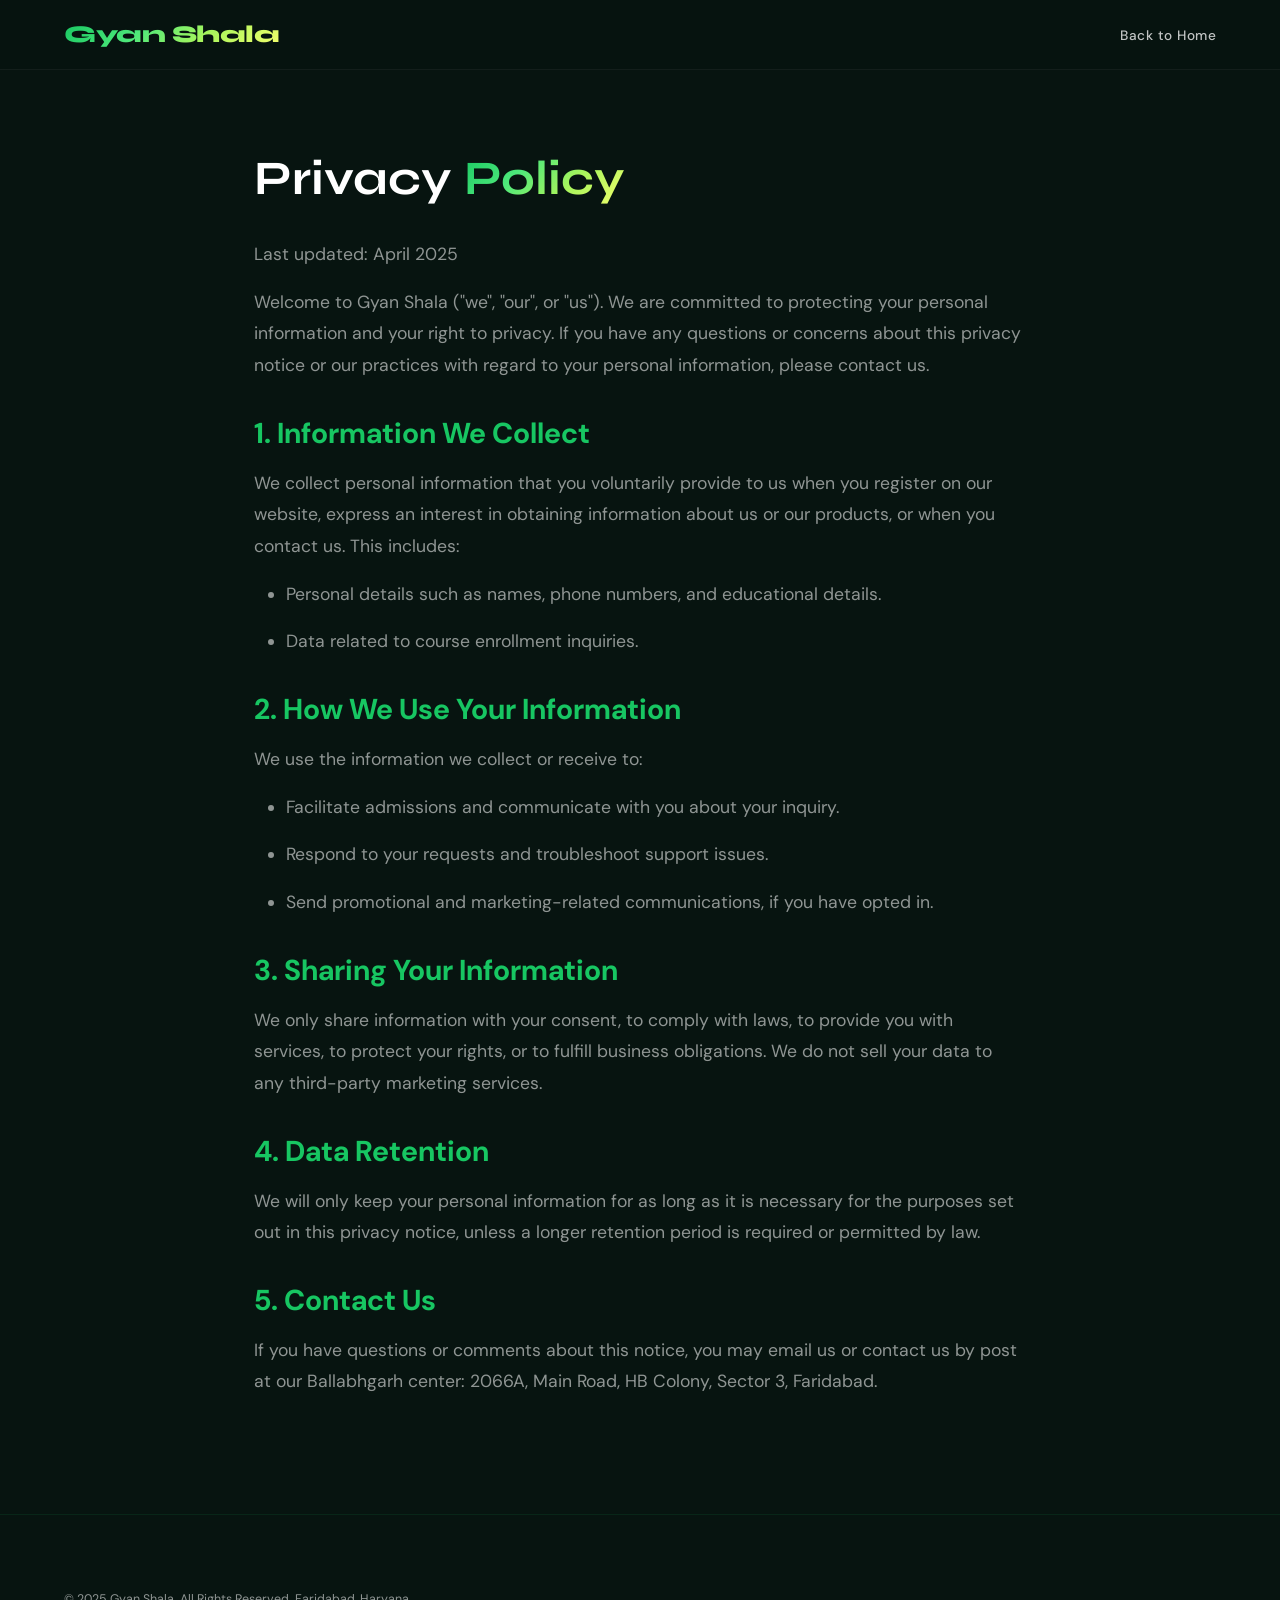
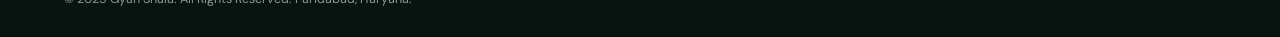
==== privacy-policy.html @ 8da1c644 "Added Legal Pages (Privacy, Terms, Refund)" ====
<!DOCTYPE html>
<html lang="en">
<head>
  <meta charset="UTF-8">
  <meta name="viewport" content="width=device-width, initial-scale=1.0">
  <title>Privacy Policy — Gyan Shala</title>
  <link rel="preconnect" href="https://fonts.googleapis.com">
  <link rel="preconnect" href="https://fonts.gstatic.com" crossorigin>
  <link href="https://fonts.googleapis.com/css2?family=Syne:wght@400;600;700;800&family=DM+Sans:ital,wght@0,300;0,400;0,500;1,300&display=swap" rel="stylesheet">
  <link rel="stylesheet" href="style.css">
  <style>
    .legal-page { padding: 150px 5% 100px; max-width: 900px; margin: 0 auto; color: var(--text); }
    .legal-page h1 { font-family: 'Syne', sans-serif; font-size: 3rem; margin-bottom: 2rem; }
    .legal-page h2 { margin-top: 2rem; margin-bottom: 1rem; font-size: 1.8rem; color: var(--g1); }
    .legal-page p, .legal-page li { font-size: 1.1rem; line-height: 1.8; color: var(--text-muted); margin-bottom: 1rem; }
    .legal-page ul { margin-left: 2rem; margin-bottom: 1.5rem; }
  </style>
</head>
<body>

  <nav id="navbar" style="background: rgba(7, 20, 16, 0.95); backdrop-filter: blur(10px); border-bottom: 1px solid rgba(255,255,255,0.05);">
    <div class="nav-logo">
      <a href="index.html" style="color: white; text-decoration: none;">Gyan Shala</a>
    </div>
    <ul class="nav-links">
      <li><a href="index.html">Back to Home</a></li>
    </ul>
  </nav>

  <div class="legal-page reveal active">
    <h1>Privacy <span class="grad-text">Policy</span></h1>
    <p>Last updated: April 2025</p>

    <p>Welcome to Gyan Shala ("we", "our", or "us"). We are committed to protecting your personal information and your right to privacy. If you have any questions or concerns about this privacy notice or our practices with regard to your personal information, please contact us.</p>

    <h2>1. Information We Collect</h2>
    <p>We collect personal information that you voluntarily provide to us when you register on our website, express an interest in obtaining information about us or our products, or when you contact us. This includes:</p>
    <ul>
      <li>Personal details such as names, phone numbers, and educational details.</li>
      <li>Data related to course enrollment inquiries.</li>
    </ul>

    <h2>2. How We Use Your Information</h2>
    <p>We use the information we collect or receive to:</p>
    <ul>
      <li>Facilitate admissions and communicate with you about your inquiry.</li>
      <li>Respond to your requests and troubleshoot support issues.</li>
      <li>Send promotional and marketing-related communications, if you have opted in.</li>
    </ul>

    <h2>3. Sharing Your Information</h2>
    <p>We only share information with your consent, to comply with laws, to provide you with services, to protect your rights, or to fulfill business obligations. We do not sell your data to any third-party marketing services.</p>

    <h2>4. Data Retention</h2>
    <p>We will only keep your personal information for as long as it is necessary for the purposes set out in this privacy notice, unless a longer retention period is required or permitted by law.</p>

    <h2>5. Contact Us</h2>
    <p>If you have questions or comments about this notice, you may email us or contact us by post at our Ballabhgarh center: 2066A, Main Road, HB Colony, Sector 3, Faridabad.</p>
  </div>

  <footer>
    <div class="footer-bottom" style="border-top: none; padding-top: 1rem;">
      <p>© 2025 Gyan Shala. All Rights Reserved. Faridabad, Haryana.</p>
    </div>
  </footer>

</body>
</html>
---- style.css ----
:root {
  --g1: #17C662;
  --g2: #4DE87A;
  --g3: #A8F55C;
  --g4: #F5FF6C;
  --dark: #071410;
  --dark2: #0b1f18;
  --dark3: #122b20;
  --white: #ffffff;
  --text-muted: rgba(255,255,255,0.55);
  --grad: linear-gradient(135deg, #17C662 0%, #4DE87A 35%, #A8F55C 65%, #F5FF6C 100%);
  --grad-rev: linear-gradient(135deg, #F5FF6C 0%, #A8F55C 35%, #4DE87A 65%, #17C662 100%);
}

*, *::before, *::after { margin: 0; padding: 0; box-sizing: border-box; }

html { scroll-behavior: smooth; }

body {
  font-family: 'DM Sans', sans-serif;
  background: var(--dark);
  color: var(--white);
  overflow-x: hidden;
}

/* ── SCROLLBAR ── */
::-webkit-scrollbar { width: 4px; }
::-webkit-scrollbar-track { background: var(--dark); }
::-webkit-scrollbar-thumb { background: var(--g1); border-radius: 2px; }

/* ── SCROLL PROGRESS ── */
#progress-bar {
  position: fixed; top: 0; left: 0; height: 3px;
  background: var(--grad); width: 0%; z-index: 9999;
  transition: width 0.1s;
}

/* ── NAV ── */
nav {
  position: fixed; top: 0; left: 0; right: 0; z-index: 1000;
  padding: 0 5%;
  display: flex; align-items: center; justify-content: space-between;
  height: 70px;
  transition: all 0.4s ease;
}
nav.scrolled {
  background: rgba(7,20,16,0.85);
  backdrop-filter: blur(20px);
  border-bottom: 1px solid rgba(23,198,98,0.15);
}
.nav-logo {
  font-family: 'Syne', sans-serif;
  font-weight: 800; font-size: 1.5rem;
  background: var(--grad); -webkit-background-clip: text; -webkit-text-fill-color: transparent;
  letter-spacing: -0.5px;
}
.nav-logo span { font-size: 0.65rem; display: block; letter-spacing: 3px; font-weight: 400; }
.nav-links { display: flex; gap: 2rem; list-style: none; }
.nav-links a {
  color: rgba(255,255,255,0.75); text-decoration: none;
  font-size: 0.85rem; font-weight: 500; letter-spacing: 0.5px;
  transition: color 0.3s;
}
.nav-links a:hover { color: var(--g4); }
.nav-cta {
  padding: 10px 24px; background: var(--grad);
  color: var(--dark) !important; border-radius: 50px;
  font-weight: 700 !important; font-size: 0.82rem !important;
  letter-spacing: 0.3px !important;
  transition: all 0.3s !important;
  box-shadow: 0 0 20px rgba(23,198,98,0.3);
}
.nav-cta:hover { box-shadow: 0 0 35px rgba(23,198,98,0.6) !important; transform: translateY(-1px); }
.hamburger { display: none; flex-direction: column; gap: 5px; cursor: pointer; }
.hamburger span { width: 24px; height: 2px; background: var(--g1); border-radius: 2px; }

/* ── HERO ── */
#hero {
  min-height: 100vh;
  display: flex; align-items: center;
  position: relative; overflow: hidden;
  padding: 100px 5% 60px;
}
.hero-bg {
  position: absolute; inset: 0; z-index: 0;
  background: radial-gradient(ellipse 80% 60% at 60% 40%, rgba(23,198,98,0.18) 0%, transparent 70%),
              radial-gradient(ellipse 50% 40% at 80% 70%, rgba(245,255,108,0.1) 0%, transparent 60%),
              radial-gradient(ellipse 60% 50% at 20% 30%, rgba(77,232,122,0.08) 0%, transparent 60%);
}
.hero-grid {
  position: absolute; inset: 0; z-index: 0;
  background-image: linear-gradient(rgba(23,198,98,0.04) 1px, transparent 1px),
                    linear-gradient(90deg, rgba(23,198,98,0.04) 1px, transparent 1px);
  background-size: 60px 60px;
  animation: gridShift 20s linear infinite;
}
@keyframes gridShift {
  0% { background-position: 0 0; }
  100% { background-position: 60px 60px; }
}
.hero-orb {
  position: absolute; border-radius: 50%; filter: blur(80px); z-index: 0; pointer-events: none;
}
.orb1 { width: 500px; height: 500px; background: rgba(23,198,98,0.12); top: -100px; right: -100px; animation: orbFloat 8s ease-in-out infinite; }
.orb2 { width: 300px; height: 300px; background: rgba(245,255,108,0.08); bottom: 0; left: 10%; animation: orbFloat 10s ease-in-out infinite reverse; }
@keyframes orbFloat {
  0%, 100% { transform: translateY(0) scale(1); }
  50% { transform: translateY(-40px) scale(1.05); }
}
.hero-content { position: relative; z-index: 1; max-width: 700px; }
.hero-badge {
  display: inline-flex; align-items: center; gap: 8px;
  background: rgba(23,198,98,0.1); border: 1px solid rgba(23,198,98,0.3);
  padding: 7px 16px; border-radius: 50px; margin-bottom: 2rem;
  font-size: 0.78rem; font-weight: 500; letter-spacing: 1px; text-transform: uppercase;
  animation: fadeSlideUp 0.8s ease both;
}
.badge-dot { width: 8px; height: 8px; background: var(--g1); border-radius: 50%; animation: pulse 2s infinite; }
@keyframes pulse { 0%,100% { box-shadow: 0 0 0 0 rgba(23,198,98,0.5); } 50% { box-shadow: 0 0 0 8px rgba(23,198,98,0); } }
.hero-title {
  font-family: 'Syne', sans-serif;
  font-size: clamp(3rem, 7vw, 6rem);
  font-weight: 800; line-height: 1.0;
  letter-spacing: -2px; margin-bottom: 1.5rem;
  animation: fadeSlideUp 0.8s 0.1s ease both;
}
.hero-title .grad-text {
  background: var(--grad); -webkit-background-clip: text; -webkit-text-fill-color: transparent;
  display: inline-block;
}
.hero-sub {
  font-size: 1.1rem; color: var(--text-muted);
  line-height: 1.7; max-width: 520px; margin-bottom: 2.5rem;
  font-weight: 300; animation: fadeSlideUp 0.8s 0.2s ease both;
}
.hero-btns { display: flex; gap: 1rem; flex-wrap: wrap; animation: fadeSlideUp 0.8s 0.3s ease both; }
.btn-primary {
  padding: 16px 36px; background: var(--grad);
  color: var(--dark); font-weight: 700; font-size: 0.95rem;
  border: none; border-radius: 50px; cursor: pointer;
  box-shadow: 0 0 40px rgba(23,198,98,0.4);
  transition: all 0.3s; letter-spacing: 0.3px;
  font-family: 'DM Sans', sans-serif;
}
.btn-primary:hover { transform: translateY(-3px); box-shadow: 0 10px 50px rgba(23,198,98,0.6); }
.btn-outline {
  padding: 16px 36px; background: transparent;
  color: var(--white); font-weight: 500; font-size: 0.95rem;
  border: 1px solid rgba(23,198,98,0.4); border-radius: 50px; cursor: pointer;
  transition: all 0.3s; letter-spacing: 0.3px;
  font-family: 'DM Sans', sans-serif;
}
.btn-outline:hover { border-color: var(--g1); background: rgba(23,198,98,0.08); transform: translateY(-3px); }
.hero-stats {
  position: relative; z-index: 1;
  display: grid; grid-template-columns: repeat(2,1fr); gap: 1rem;
  max-width: 340px; margin-left: auto;
  animation: fadeSlideUp 0.8s 0.4s ease both;
}
.stat-card {
  background: rgba(255,255,255,0.04); border: 1px solid rgba(23,198,98,0.2);
  border-radius: 16px; padding: 1.5rem; text-align: center;
  backdrop-filter: blur(10px); transition: all 0.3s;
}
.stat-card:hover { border-color: var(--g1); background: rgba(23,198,98,0.08); transform: translateY(-4px); }
.stat-num {
  font-family: 'Syne', sans-serif; font-size: 2rem; font-weight: 800;
  background: var(--grad); -webkit-background-clip: text; -webkit-text-fill-color: transparent;
}
.stat-label { font-size: 0.72rem; color: var(--text-muted); margin-top: 4px; letter-spacing: 0.5px; }
.hero-row { display: flex; align-items: center; gap: 4rem; width: 100%; flex-wrap: wrap; }
.scroll-hint {
  position: absolute; bottom: 2rem; left: 50%; transform: translateX(-50%);
  display: flex; flex-direction: column; align-items: center; gap: 8px;
  color: var(--text-muted); font-size: 0.7rem; letter-spacing: 2px; text-transform: uppercase;
  z-index: 1; animation: bounce 2s ease-in-out infinite;
}
.scroll-hint::after { content: ''; width: 1px; height: 40px; background: linear-gradient(to bottom, var(--g1), transparent); }
@keyframes bounce { 0%,100% { transform: translateX(-50%) translateY(0); } 50% { transform: translateX(-50%) translateY(8px); } }

/* ── TICKER ── */
.ticker-wrap {
  background: var(--g1); overflow: hidden; padding: 12px 0;
  position: relative; z-index: 10;
}
.ticker-inner {
  display: flex; width: max-content;
  animation: ticker 25s linear infinite;
}
.ticker-item {
  white-space: nowrap; padding: 0 2rem;
  color: var(--dark); font-weight: 700; font-size: 0.82rem;
  letter-spacing: 1px; text-transform: uppercase;
}
.ticker-sep { color: var(--dark2); margin: 0 0.5rem; }
@keyframes ticker { 0% { transform: translateX(0); } 100% { transform: translateX(-50%); } }

/* ── SECTIONS COMMON ── */
section { padding: 100px 5%; position: relative; overflow: hidden; }
.section-tag {
  display: inline-block; background: rgba(23,198,98,0.1);
  border: 1px solid rgba(23,198,98,0.3); color: var(--g1);
  padding: 5px 14px; border-radius: 20px; font-size: 0.72rem;
  letter-spacing: 2px; text-transform: uppercase; font-weight: 600;
  margin-bottom: 1rem;
}
.section-title {
  font-family: 'Syne', sans-serif; font-size: clamp(2rem, 4vw, 3.2rem);
  font-weight: 800; line-height: 1.1; letter-spacing: -1px;
  margin-bottom: 1.2rem;
}
.section-sub { color: var(--text-muted); font-size: 1rem; line-height: 1.7; max-width: 520px; font-weight: 300; }
.grad-text { background: var(--grad); -webkit-background-clip: text; -webkit-text-fill-color: transparent; }

/* ── ABOUT ── */
#about { background: var(--dark2); }
.about-grid { display: grid; grid-template-columns: 1fr 1fr; gap: 5rem; align-items: center; }
.about-visual {
  position: relative; height: 480px; border-radius: 24px; overflow: hidden;
}
.about-visual-inner {
  width: 100%; height: 100%;
  background: linear-gradient(135deg, rgba(23,198,98,0.12) 0%, rgba(245,255,108,0.06) 100%);
  border: 1px solid rgba(23,198,98,0.2); border-radius: 24px;
  display: flex; flex-direction: column; align-items: center; justify-content: center;
  gap: 2rem; position: relative;
}
.about-icon-big { font-size: 5rem; filter: drop-shadow(0 0 30px rgba(23,198,98,0.5)); animation: iconGlow 3s ease-in-out infinite; }
@keyframes iconGlow { 0%,100% { filter: drop-shadow(0 0 20px rgba(23,198,98,0.4)); } 50% { filter: drop-shadow(0 0 50px rgba(23,198,98,0.8)); } }
.about-chips { display: flex; flex-wrap: wrap; gap: 0.5rem; justify-content: center; padding: 0 2rem; }
.chip {
  padding: 6px 14px; border-radius: 20px; font-size: 0.75rem; font-weight: 500;
  background: rgba(23,198,98,0.15); border: 1px solid rgba(23,198,98,0.3);
  color: var(--g3); letter-spacing: 0.3px;
}
.about-badge-float {
  position: absolute; background: rgba(7,20,16,0.9); border: 1px solid rgba(23,198,98,0.3);
  border-radius: 12px; padding: 12px 18px; backdrop-filter: blur(10px);
  font-size: 0.8rem; font-weight: 500;
}
.about-badge-float.top-right { top: 20px; right: 20px; }
.about-badge-float.bottom-left { bottom: 20px; left: 20px; }
.ab-num { font-family: 'Syne',sans-serif; font-size: 1.4rem; font-weight: 800; color: var(--g1); }
.about-points { list-style: none; margin-top: 2rem; display: flex; flex-direction: column; gap: 1rem; }
.about-points li { display: flex; align-items: flex-start; gap: 12px; color: rgba(255,255,255,0.8); font-size: 0.95rem; line-height: 1.5; }
.apoint-icon { width: 22px; height: 22px; background: rgba(23,198,98,0.15); border-radius: 50%; display: flex; align-items: center; justify-content: center; flex-shrink: 0; margin-top: 2px; font-size: 0.7rem; color: var(--g1); }

/* ── COURSES ── */
#courses { background: var(--dark); }
.courses-grid { display: grid; grid-template-columns: repeat(auto-fit, minmax(260px, 1fr)); gap: 1.5rem; margin-top: 3rem; }
.course-card {
  background: rgba(255,255,255,0.03); border: 1px solid rgba(23,198,98,0.15);
  border-radius: 20px; padding: 2rem; cursor: pointer;
  transition: all 0.4s; position: relative; overflow: hidden;
}
.course-card::before {
  content: ''; position: absolute; inset: 0; border-radius: 20px;
  background: var(--grad); opacity: 0; transition: opacity 0.4s;
}
.course-card:hover { transform: translateY(-8px); border-color: var(--g1); box-shadow: 0 20px 60px rgba(23,198,98,0.2); }
.course-card:hover::before { opacity: 0.05; }
.course-num {
  font-family: 'Syne',sans-serif; font-size: 3rem; font-weight: 800;
  background: var(--grad); -webkit-background-clip: text; -webkit-text-fill-color: transparent;
  opacity: 0.3; line-height: 1; margin-bottom: 1rem;
}
.course-icon { font-size: 2.2rem; margin-bottom: 1rem; }
.course-title { font-family: 'Syne',sans-serif; font-size: 1.1rem; font-weight: 700; margin-bottom: 0.5rem; }
.course-desc { color: var(--text-muted); font-size: 0.85rem; line-height: 1.6; margin-bottom: 1.5rem; }
.course-tags { display: flex; flex-wrap: wrap; gap: 0.4rem; }
.ctag { padding: 4px 10px; background: rgba(23,198,98,0.1); border: 1px solid rgba(23,198,98,0.25); color: var(--g2); border-radius: 10px; font-size: 0.7rem; font-weight: 500; }

/* ── WHY US ── */
#why { background: var(--dark2); }
.why-grid { display: grid; grid-template-columns: repeat(auto-fit, minmax(240px, 1fr)); gap: 1.5rem; margin-top: 3rem; }
.why-card {
  background: rgba(255,255,255,0.03); border: 1px solid rgba(23,198,98,0.12);
  border-radius: 16px; padding: 1.8rem; transition: all 0.3s;
}
.why-card:hover { border-color: rgba(23,198,98,0.4); background: rgba(23,198,98,0.05); transform: translateY(-4px); }
.why-icon { font-size: 2rem; margin-bottom: 1rem; }
.why-title { font-family: 'Syne',sans-serif; font-size: 0.95rem; font-weight: 700; margin-bottom: 0.4rem; }
.why-desc { color: var(--text-muted); font-size: 0.82rem; line-height: 1.6; }

/* ── FACULTY ── */
#faculty { background: var(--dark); }
.faculty-grid { display: grid; grid-template-columns: repeat(auto-fit, minmax(280px, 1fr)); gap: 2rem; margin-top: 3rem; }
.faculty-card {
  background: rgba(255,255,255,0.03); border: 1px solid rgba(23,198,98,0.15);
  border-radius: 24px; padding: 2.5rem 2rem; text-align: center;
  transition: all 0.4s; position: relative; overflow: hidden;
}
.faculty-card::after {
  content: ''; position: absolute; bottom: 0; left: 0; right: 0; height: 4px;
  background: var(--grad); opacity: 0; transition: opacity 0.4s;
}
.faculty-card:hover { transform: translateY(-8px); box-shadow: 0 20px 60px rgba(23,198,98,0.15); border-color: rgba(23,198,98,0.4); }
.faculty-card:hover::after { opacity: 1; }
.faculty-avatar {
  width: 90px; height: 90px; border-radius: 50%; margin: 0 auto 1.5rem;
  background: var(--grad); display: flex; align-items: center; justify-content: center;
  font-size: 2.2rem; font-weight: 800; color: var(--dark);
  font-family: 'Syne',sans-serif;
  box-shadow: 0 0 30px rgba(23,198,98,0.3);
}
.faculty-name { font-family: 'Syne',sans-serif; font-size: 1.2rem; font-weight: 700; margin-bottom: 0.3rem; }
.faculty-subject { color: var(--g1); font-size: 0.8rem; font-weight: 500; letter-spacing: 1px; text-transform: uppercase; margin-bottom: 1rem; }
.faculty-bio { color: var(--text-muted); font-size: 0.85rem; line-height: 1.6; margin-bottom: 1.5rem; }
.faculty-stats { display: flex; gap: 1.5rem; justify-content: center; }
.fstat { text-align: center; }
.fstat-num { font-family: 'Syne',sans-serif; font-size: 1.3rem; font-weight: 800; background: var(--grad); -webkit-background-clip: text; -webkit-text-fill-color: transparent; }
.fstat-label { font-size: 0.68rem; color: var(--text-muted); margin-top: 2px; letter-spacing: 0.5px; }

/* ── RESULTS ── */
#results { background: var(--dark3); overflow: hidden; }
.results-intro { display: grid; grid-template-columns: 1fr 1fr; gap: 4rem; align-items: center; margin-bottom: 4rem; }
.results-grid { display: grid; grid-template-columns: repeat(auto-fit, minmax(200px, 1fr)); gap: 1.2rem; }
.result-card {
  background: rgba(255,255,255,0.04); border: 1px solid rgba(23,198,98,0.2);
  border-radius: 16px; padding: 1.8rem; text-align: center;
  transition: all 0.3s; position: relative; overflow: hidden;
}
.result-card::before {
  content: ''; position: absolute; top: 0; left: 0; right: 0; height: 3px;
  background: var(--grad);
}
.result-card:hover { transform: translateY(-6px); box-shadow: 0 15px 40px rgba(23,198,98,0.2); }
.result-name { font-family: 'Syne',sans-serif; font-size: 1rem; font-weight: 700; margin-bottom: 0.3rem; }
.result-class { font-size: 0.72rem; color: var(--text-muted); margin-bottom: 1rem; letter-spacing: 0.5px; }
.result-score {
  font-family: 'Syne',sans-serif; font-size: 2.2rem; font-weight: 800;
  background: var(--grad); -webkit-background-clip: text; -webkit-text-fill-color: transparent;
  line-height: 1;
}
.result-sub { font-size: 0.72rem; color: rgba(245,255,108,0.7); margin-top: 4px; }

/* ── TESTIMONIALS ── */
#testimonials { background: var(--dark); padding-bottom: 80px; }
.testi-scroll { overflow: hidden; margin-top: 3rem; position: relative; }
.testi-scroll::before, .testi-scroll::after {
  content: ''; position: absolute; top: 0; bottom: 0; width: 100px; z-index: 2;
}
.testi-scroll::before { left: 0; background: linear-gradient(to right, var(--dark), transparent); }
.testi-scroll::after { right: 0; background: linear-gradient(to left, var(--dark), transparent); }
.testi-track {
  display: flex; gap: 1.5rem;
  animation: scrollTrack 30s linear infinite;
  width: max-content;
}
.testi-track:hover { animation-play-state: paused; }
@keyframes scrollTrack { 0% { transform: translateX(0); } 100% { transform: translateX(-50%); } }
.testi-card {
  background: rgba(255,255,255,0.04); border: 1px solid rgba(23,198,98,0.15);
  border-radius: 20px; padding: 1.8rem; width: 320px; flex-shrink: 0;
  transition: border-color 0.3s;
}
.testi-card:hover { border-color: rgba(23,198,98,0.4); }
.testi-stars { color: var(--g4); font-size: 0.85rem; margin-bottom: 0.8rem; letter-spacing: 2px; }
.testi-text { color: rgba(255,255,255,0.75); font-size: 0.85rem; line-height: 1.7; margin-bottom: 1.2rem; font-style: italic; font-weight: 300; }
.testi-author { display: flex; align-items: center; gap: 10px; }
.testi-avatar {
  width: 38px; height: 38px; border-radius: 50%;
  background: var(--grad); display: flex; align-items: center; justify-content: center;
  font-size: 0.85rem; font-weight: 700; color: var(--dark); flex-shrink: 0;
}
.testi-name { font-size: 0.85rem; font-weight: 600; }
.testi-meta { font-size: 0.7rem; color: var(--text-muted); margin-top: 2px; }

/* ── CONTACT ── */
#contact {
  background: var(--dark2);
  position: relative; overflow: hidden;
}
#contact::before {
  content: ''; position: absolute; top: -200px; right: -200px;
  width: 500px; height: 500px; border-radius: 50%;
  background: radial-gradient(circle, rgba(23,198,98,0.1) 0%, transparent 70%);
}
.contact-grid { display: grid; grid-template-columns: 1fr 1.2fr; gap: 4rem; align-items: start; }
.contact-info { display: flex; flex-direction: column; gap: 1.5rem; margin-top: 2rem; }
.cinfo-card {
  display: flex; align-items: flex-start; gap: 1rem;
  background: rgba(255,255,255,0.03); border: 1px solid rgba(23,198,98,0.15);
  border-radius: 14px; padding: 1.2rem;
}
.cinfo-icon {
  width: 42px; height: 42px; background: rgba(23,198,98,0.15);
  border-radius: 10px; display: flex; align-items: center; justify-content: center;
  font-size: 1.1rem; flex-shrink: 0;
}
.cinfo-label { font-size: 0.72rem; color: var(--text-muted); letter-spacing: 1px; text-transform: uppercase; margin-bottom: 4px; }
.cinfo-value { font-size: 0.9rem; font-weight: 500; line-height: 1.4; }
.form-card {
  background: rgba(255,255,255,0.03); border: 1px solid rgba(23,198,98,0.15);
  border-radius: 24px; padding: 2.5rem;
}
.form-title { font-family: 'Syne',sans-serif; font-size: 1.4rem; font-weight: 700; margin-bottom: 2rem; }
.form-row { display: grid; grid-template-columns: 1fr 1fr; gap: 1rem; }
.form-group { margin-bottom: 1.2rem; }
.form-group label { display: block; font-size: 0.78rem; color: var(--text-muted); margin-bottom: 0.5rem; letter-spacing: 0.5px; text-transform: uppercase; font-weight: 500; }
.form-group input, .form-group select, .form-group textarea {
  width: 100%; background: rgba(255,255,255,0.05); border: 1px solid rgba(23,198,98,0.2);
  border-radius: 10px; padding: 12px 16px; color: var(--white); font-family: 'DM Sans',sans-serif;
  font-size: 0.9rem; transition: all 0.3s; outline: none;
}
.form-group input:focus, .form-group select:focus, .form-group textarea:focus {
  border-color: var(--g1); background: rgba(23,198,98,0.06);
  box-shadow: 0 0 0 3px rgba(23,198,98,0.1);
}
.form-group select { appearance: none; cursor: pointer; }
.form-group select option { background: var(--dark2); }
.form-group textarea { resize: vertical; min-height: 100px; }
.form-submit {
  width: 100%; padding: 16px; background: var(--grad);
  color: var(--dark); font-weight: 700; font-size: 1rem;
  border: none; border-radius: 50px; cursor: pointer;
  font-family: 'DM Sans',sans-serif; letter-spacing: 0.5px;
  box-shadow: 0 0 30px rgba(23,198,98,0.3);
  transition: all 0.3s; margin-top: 0.5rem;
}
.form-submit:hover { transform: translateY(-2px); box-shadow: 0 10px 40px rgba(23,198,98,0.5); }
.form-success {
  display: none; text-align: center; padding: 2rem;
  color: var(--g1); font-size: 1.1rem; font-weight: 500;
}

/* ── FOOTER ── */
footer {
  background: var(--dark); border-top: 1px solid rgba(23,198,98,0.1);
  padding: 60px 5% 30px;
}
.footer-grid { display: grid; grid-template-columns: 2fr 1fr 1fr; gap: 3rem; margin-bottom: 3rem; }
.footer-brand .nav-logo { font-size: 1.8rem; display: inline-block; margin-bottom: 1rem; }
.footer-brand p { color: var(--text-muted); font-size: 0.85rem; line-height: 1.7; max-width: 280px; font-weight: 300; }
.footer-col h4 { font-family: 'Syne',sans-serif; font-size: 0.85rem; font-weight: 700; letter-spacing: 2px; text-transform: uppercase; margin-bottom: 1.2rem; color: var(--g1); }
.footer-col ul { list-style: none; display: flex; flex-direction: column; gap: 0.7rem; }
.footer-col a { color: var(--text-muted); text-decoration: none; font-size: 0.85rem; transition: color 0.3s; }
.footer-col a:hover { color: var(--g4); }
.footer-bottom { border-top: 1px solid rgba(255,255,255,0.06); padding-top: 1.5rem; display: flex; align-items: center; justify-content: space-between; }
.footer-bottom p { color: var(--text-muted); font-size: 0.78rem; }
.footer-tagline {
  font-family: 'Syne',sans-serif; font-size: 0.8rem; font-weight: 600;
  background: var(--grad); -webkit-background-clip: text; -webkit-text-fill-color: transparent;
}

/* ── ANIMATIONS ── */
@keyframes fadeSlideUp { from { opacity: 0; transform: translateY(30px); } to { opacity: 1; transform: translateY(0); } }
.reveal { opacity: 0; transform: translateY(40px); transition: all 0.7s cubic-bezier(0.16,1,0.3,1); }
.reveal.active { opacity: 1; transform: translateY(0); }
.reveal-delay-1 { transition-delay: 0.1s; }
.reveal-delay-2 { transition-delay: 0.2s; }
.reveal-delay-3 { transition-delay: 0.3s; }
.reveal-delay-4 { transition-delay: 0.4s; }

/* ── MOBILE ── */
@media (max-width: 900px) {
  .hero-row { flex-direction: column; }
  .hero-stats { grid-template-columns: repeat(4,1fr); max-width: 100%; }
  .about-grid { grid-template-columns: 1fr; }
  .about-visual { height: 300px; }
  .results-intro { grid-template-columns: 1fr; gap: 2rem; }
  .contact-grid { grid-template-columns: 1fr; }
  .footer-grid { grid-template-columns: 1fr 1fr; }
  .nav-links { display: none; }
  .hamburger { display: flex; }
}
@media (max-width: 600px) {
  .hero-stats { grid-template-columns: repeat(2,1fr); }
  .form-row { grid-template-columns: 1fr; }
  .footer-grid { grid-template-columns: 1fr; }
  .footer-bottom { flex-direction: column; gap: 0.5rem; text-align: center; }
}

/* ── AI CHATBOT ── */
#chat-widget {
  position: fixed; bottom: 30px; right: 30px; z-index: 2000;
  font-family: 'DM Sans', sans-serif;
}
#chat-toggle {
  width: 65px; height: 65px; border-radius: 50%;
  background: var(--grad); border: none; cursor: pointer;
  box-shadow: 0 10px 30px rgba(23,198,98,0.4);
  display: flex; align-items: center; justify-content: center;
  transition: all 0.4s cubic-bezier(0.175, 0.885, 0.32, 1.275);
}
#chat-toggle:hover { transform: scale(1.1) rotate(5deg); box-shadow: 0 15px 40px rgba(23,198,98,0.6); }
.chat-icon { font-size: 1.8rem; }
.chat-close-icon { font-size: 1.5rem; color: var(--dark); font-weight: bold; }

#chat-window {
  position: absolute; bottom: 85px; right: 0;
  width: 360px; max-height: 500px; height: 70vh;
  background: rgba(11, 31, 24, 0.85); backdrop-filter: blur(25px);
  border: 1px solid rgba(23,198,98,0.25); border-radius: 24px;
  display: flex; flex-direction: column; overflow: hidden;
  box-shadow: 0 20px 60px rgba(0,0,0,0.5);
  transform: translateY(20px) scale(0.9); opacity: 0; pointer-events: none;
  transition: all 0.4s cubic-bezier(0.165, 0.84, 0.44, 1);
  transform-origin: bottom right;
}
#chat-window.active { transform: translateY(0) scale(1); opacity: 1; pointer-events: auto; }

.chat-header {
  padding: 20px; background: rgba(23,198,98,0.1);
  border-bottom: 1px solid rgba(23,198,98,0.15);
}
.chat-header-info { display: flex; align-items: center; gap: 12px; }
.chat-avatar {
  width: 40px; height: 40px; border-radius: 12px;
  background: var(--grad); display: flex; align-items: center; justify-content: center;
  font-family: 'Syne', sans-serif; font-weight: 800; color: var(--dark); font-size: 1.1rem;
}
.chat-name { font-family: 'Syne', sans-serif; font-weight: 700; font-size: 0.95rem; color: var(--white); }
.chat-status { font-size: 0.75rem; color: var(--g1); font-weight: 500; }

#chat-messages {
  flex: 1; overflow-y: auto; padding: 20px;
  display: flex; flex-direction: column; gap: 15px;
}
#chat-messages::-webkit-scrollbar { width: 4px; }
#chat-messages::-webkit-scrollbar-thumb { background: rgba(23,198,98,0.2); border-radius: 2px; }

.message { max-width: 85%; }
.message.bot { align-self: flex-start; }
.message.user { align-self: flex-end; }
.message-content {
  padding: 12px 16px; border-radius: 16px; font-size: 0.88rem; line-height: 1.5;
}
.bot .message-content { background: rgba(255,255,255,0.05); color: rgba(255,255,255,0.9); border-bottom-left-radius: 4px; }
.user .message-content { background: var(--grad); color: var(--dark); font-weight: 500; border-bottom-right-radius: 4px; }

.chat-input-area {
  padding: 15px 20px 20px; display: flex; gap: 10px;
  background: rgba(0,0,0,0.2);
}
#chat-input {
  flex: 1; background: rgba(255,255,255,0.06); border: 1px solid rgba(23,198,98,0.2);
  border-radius: 12px; padding: 10px 14px; color: var(--white); font-size: 0.88rem; outline: none;
}
#chat-input:focus { border-color: var(--g1); background: rgba(23,198,98,0.05); }
#chat-send {
  width: 42px; height: 42px; border-radius: 10px;
  background: var(--grad); border: none; cursor: pointer;
  display: flex; align-items: center; justify-content: center;
  color: var(--dark); font-size: 1.1rem; transition: transform 0.2s;
}
#chat-send:active { transform: scale(0.9); }

@media (max-width: 450px) {
  #chat-window { width: calc(100vw - 40px); bottom: 80px; }
}

/* ── CHATBOT REVEAL ANIMATION ── */
.reveal-msg {
  animation: msgPop 0.3s ease-out forwards;
  opacity: 0;
}
@keyframes msgPop {
  0% { transform: translateY(10px) scale(0.95); opacity: 0; }
  100% { transform: translateY(0) scale(1); opacity: 1; }
}

/* ── TYPING INDICATOR ── */
.dots { display: flex; gap: 4px; padding: 4px 0; }
.dots span {
  width: 6px; height: 6px; background: rgba(255,255,255,0.4);
  border-radius: 50%; display: inline-block;
  animation: dotBlink 1.4s infinite both;
}
.dots span:nth-child(2) { animation-delay: 0.2s; }
.dots span:nth-child(3) { animation-delay: 0.4s; }

@keyframes dotBlink {
  0%, 80%, 100% { opacity: 0; transform: scale(0.8); }
  40% { opacity: 1; transform: scale(1.1); }
}
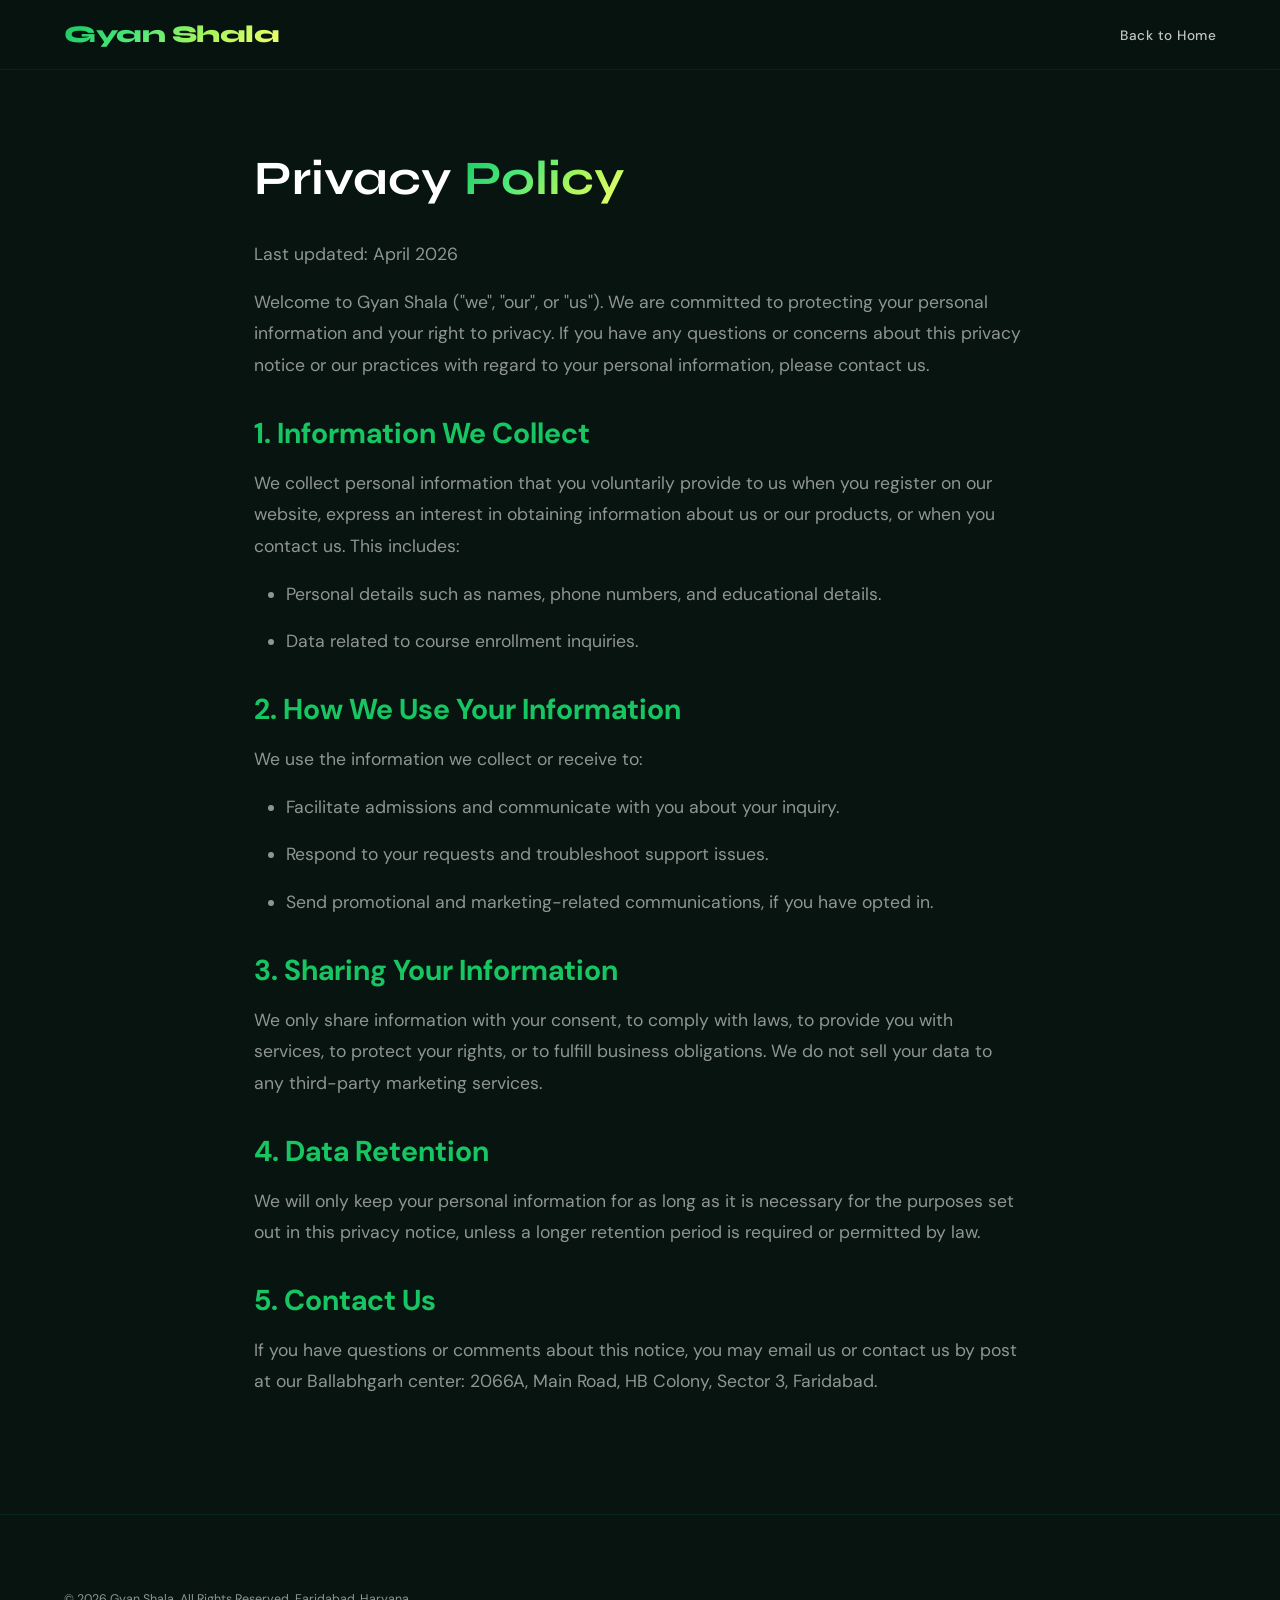
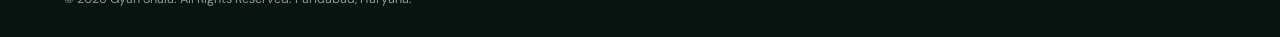
==== commit 77c9b9fa: "Updated dates to 2026 in footer and legal pages" ====
--- a/privacy-policy.html
+++ b/privacy-policy.html
@@ -29,7 +29,7 @@
 
   <div class="legal-page reveal active">
     <h1>Privacy <span class="grad-text">Policy</span></h1>
-    <p>Last updated: April 2025</p>
+    <p>Last updated: April 2026</p>
 
     <p>Welcome to Gyan Shala ("we", "our", or "us"). We are committed to protecting your personal information and your right to privacy. If you have any questions or concerns about this privacy notice or our practices with regard to your personal information, please contact us.</p>
 
@@ -60,7 +60,7 @@
 
   <footer>
     <div class="footer-bottom" style="border-top: none; padding-top: 1rem;">
-      <p>© 2025 Gyan Shala. All Rights Reserved. Faridabad, Haryana.</p>
+      <p>© 2026 Gyan Shala. All Rights Reserved. Faridabad, Haryana.</p>
     </div>
   </footer>
 
